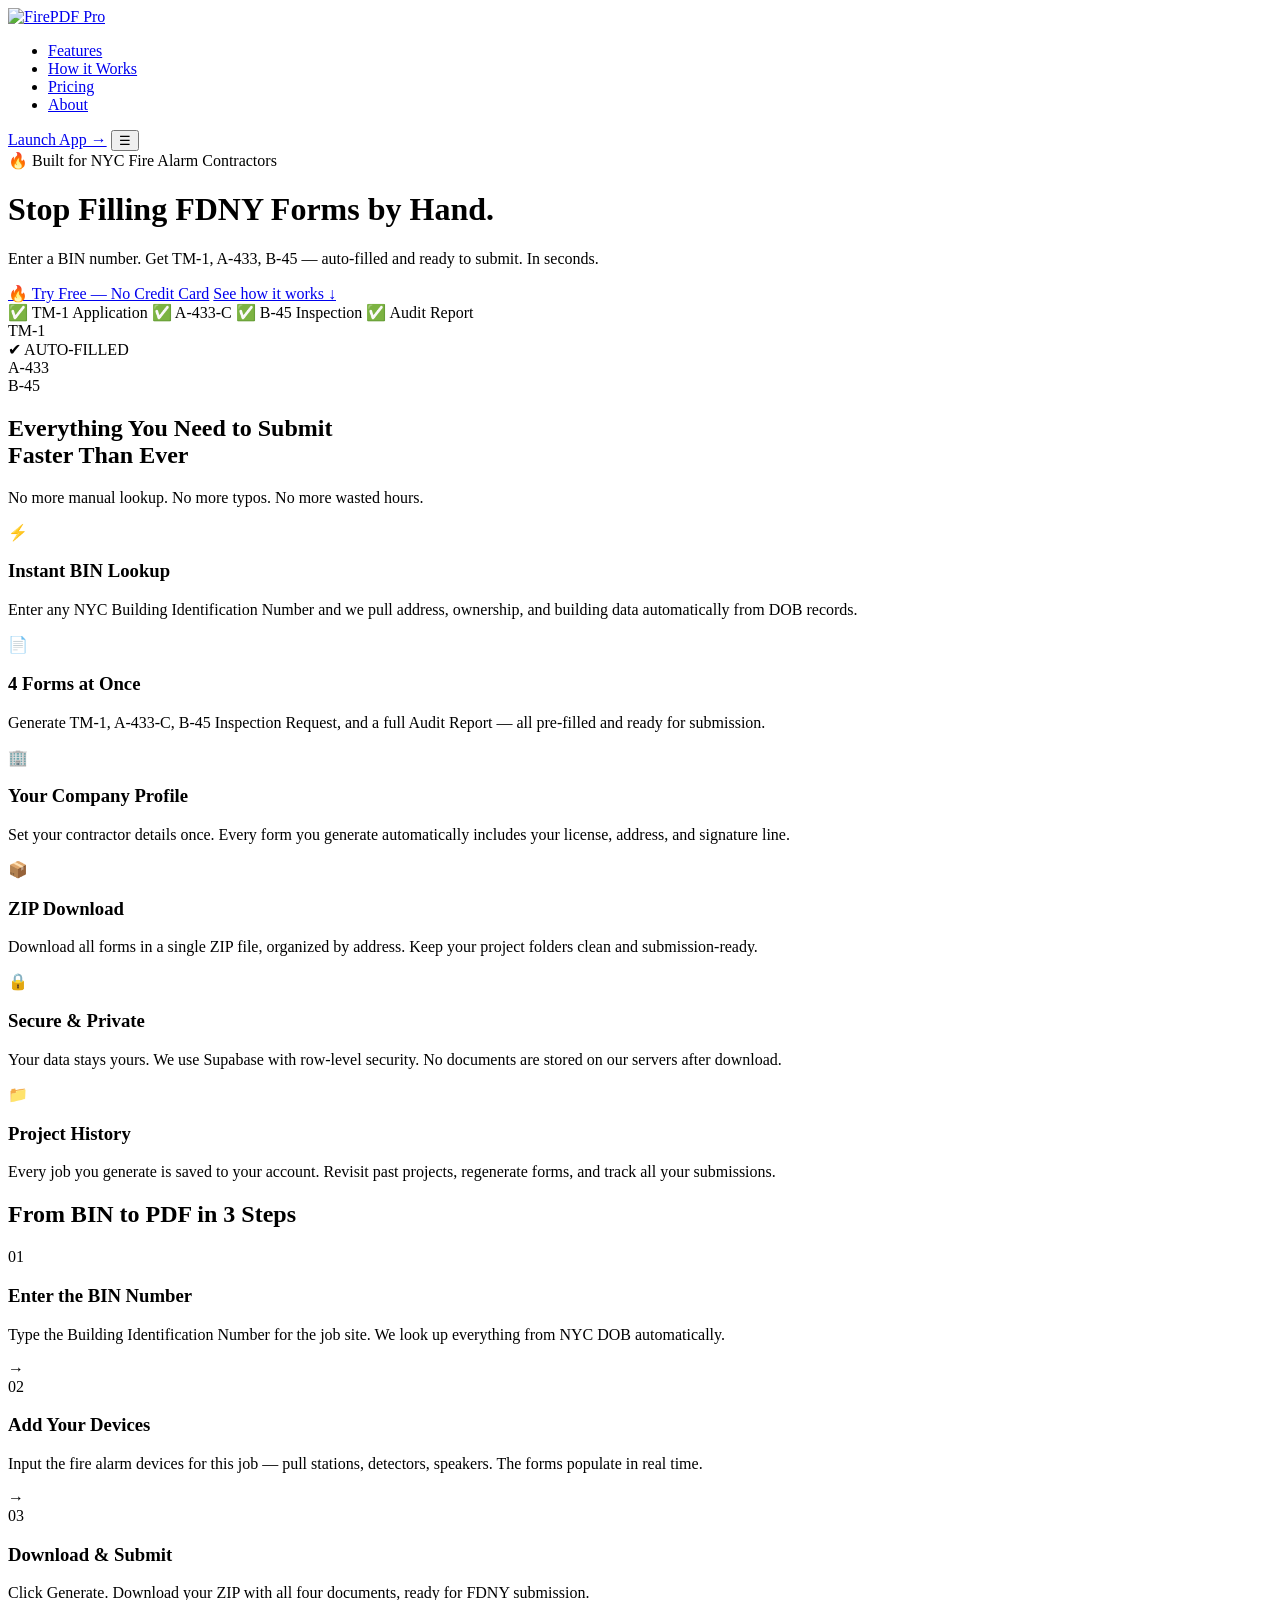
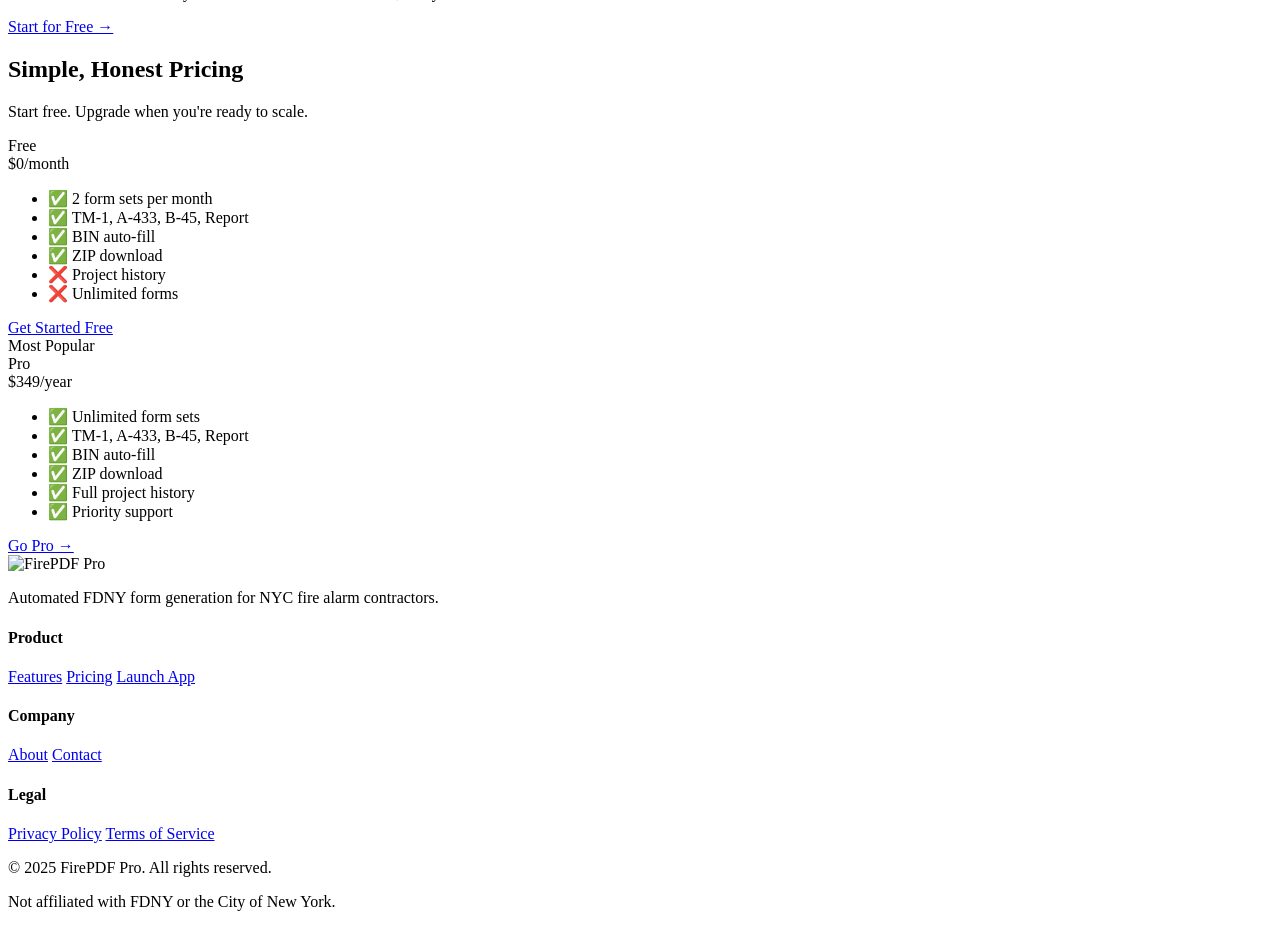
==== index.html @ d318a16e "Create index.html" ====
<!DOCTYPE html>
<html lang="en">
<head>
  <meta charset="UTF-8" />
  <meta name="viewport" content="width=device-width, initial-scale=1.0"/>
  <title>FirePDF Pro – FDNY Form Automation for NYC Fire Contractors</title>
  <meta name="description" content="Generate TM-1, A-433, and B-45 FDNY forms instantly. Built for NYC fire alarm contractors. Auto-fill from BIN number in seconds."/>
  <link rel="icon" href="logo.png" type="image/png"/>
  <link href="https://fonts.googleapis.com/css2?family=Barlow+Condensed:wght@400;600;700;900&family=Barlow:wght@300;400;500;600&display=swap" rel="stylesheet"/>
  <link rel="stylesheet" href="styles.css"/>
</head>
<body>

  <!-- NAV -->
  <nav class="navbar">
    <div class="nav-inner">
      <a href="index.html" class="nav-logo">
        <img src="logo.png" alt="FirePDF Pro" />
      </a>
      <ul class="nav-links">
        <li><a href="#features">Features</a></li>
        <li><a href="#how">How it Works</a></li>
        <li><a href="#pricing">Pricing</a></li>
        <li><a href="about.html">About</a></li>
      </ul>
      <a href="https://app.firepdfpro.com" class="btn-nav" target="_blank">Launch App →</a>
      <button class="nav-toggle" onclick="document.querySelector('.nav-links').classList.toggle('open')">☰</button>
    </div>
  </nav>

  <!-- HERO -->
  <header class="hero">
    <div class="hero-bg"></div>
    <div class="hero-content">
      <div class="hero-badge">🔥 Built for NYC Fire Alarm Contractors</div>
      <h1>Stop Filling <span class="highlight">FDNY Forms</span> by Hand.</h1>
      <p class="hero-sub">Enter a BIN number. Get TM-1, A-433, B-45 — auto-filled and ready to submit. In seconds.</p>
      <div class="hero-actions">
        <a href="https://app.firepdfpro.com" class="btn-primary" target="_blank">🔥 Try Free — No Credit Card</a>
        <a href="#how" class="btn-ghost">See how it works ↓</a>
      </div>
      <div class="hero-proof">
        <span>✅ TM-1 Application</span>
        <span>✅ A-433-C</span>
        <span>✅ B-45 Inspection</span>
        <span>✅ Audit Report</span>
      </div>
    </div>
    <div class="hero-visual">
      <div class="doc-stack">
        <div class="doc-card doc-1">
          <div class="doc-label">TM-1</div>
          <div class="doc-lines">
            <div class="doc-line"></div>
            <div class="doc-line short"></div>
            <div class="doc-line"></div>
            <div class="doc-line short"></div>
            <div class="doc-line"></div>
          </div>
          <div class="doc-stamp">✔ AUTO-FILLED</div>
        </div>
        <div class="doc-card doc-2">
          <div class="doc-label">A-433</div>
          <div class="doc-lines">
            <div class="doc-line"></div>
            <div class="doc-line short"></div>
            <div class="doc-line"></div>
          </div>
        </div>
        <div class="doc-card doc-3">
          <div class="doc-label">B-45</div>
          <div class="doc-lines">
            <div class="doc-line"></div>
            <div class="doc-line short"></div>
          </div>
        </div>
      </div>
    </div>
  </header>

  <!-- FEATURES -->
  <section class="features" id="features">
    <div class="container">
      <div class="section-header">
        <h2>Everything You Need to Submit<br/><span class="highlight">Faster Than Ever</span></h2>
        <p>No more manual lookup. No more typos. No more wasted hours.</p>
      </div>
      <div class="features-grid">
        <div class="feature-card">
          <div class="feature-icon">⚡</div>
          <h3>Instant BIN Lookup</h3>
          <p>Enter any NYC Building Identification Number and we pull address, ownership, and building data automatically from DOB records.</p>
        </div>
        <div class="feature-card">
          <div class="feature-icon">📄</div>
          <h3>4 Forms at Once</h3>
          <p>Generate TM-1, A-433-C, B-45 Inspection Request, and a full Audit Report — all pre-filled and ready for submission.</p>
        </div>
        <div class="feature-card">
          <div class="feature-icon">🏢</div>
          <h3>Your Company Profile</h3>
          <p>Set your contractor details once. Every form you generate automatically includes your license, address, and signature line.</p>
        </div>
        <div class="feature-card">
          <div class="feature-icon">📦</div>
          <h3>ZIP Download</h3>
          <p>Download all forms in a single ZIP file, organized by address. Keep your project folders clean and submission-ready.</p>
        </div>
        <div class="feature-card">
          <div class="feature-icon">🔒</div>
          <h3>Secure & Private</h3>
          <p>Your data stays yours. We use Supabase with row-level security. No documents are stored on our servers after download.</p>
        </div>
        <div class="feature-card">
          <div class="feature-icon">📁</div>
          <h3>Project History</h3>
          <p>Every job you generate is saved to your account. Revisit past projects, regenerate forms, and track all your submissions.</p>
        </div>
      </div>
    </div>
  </section>

  <!-- HOW IT WORKS -->
  <section class="how" id="how">
    <div class="container">
      <div class="section-header light">
        <h2>From BIN to PDF in <span class="highlight">3 Steps</span></h2>
      </div>
      <div class="steps">
        <div class="step">
          <div class="step-number">01</div>
          <div class="step-content">
            <h3>Enter the BIN Number</h3>
            <p>Type the Building Identification Number for the job site. We look up everything from NYC DOB automatically.</p>
          </div>
        </div>
        <div class="step-arrow">→</div>
        <div class="step">
          <div class="step-number">02</div>
          <div class="step-content">
            <h3>Add Your Devices</h3>
            <p>Input the fire alarm devices for this job — pull stations, detectors, speakers. The forms populate in real time.</p>
          </div>
        </div>
        <div class="step-arrow">→</div>
        <div class="step">
          <div class="step-number">03</div>
          <div class="step-content">
            <h3>Download & Submit</h3>
            <p>Click Generate. Download your ZIP with all four documents, ready for FDNY submission.</p>
          </div>
        </div>
      </div>
      <div class="cta-center">
        <a href="https://app.firepdfpro.com" class="btn-primary" target="_blank">Start for Free →</a>
      </div>
    </div>
  </section>

  <!-- PRICING -->
  <section class="pricing" id="pricing">
    <div class="container">
      <div class="section-header">
        <h2>Simple, Honest <span class="highlight">Pricing</span></h2>
        <p>Start free. Upgrade when you're ready to scale.</p>
      </div>
      <div class="pricing-grid">
        <div class="pricing-card">
          <div class="plan-name">Free</div>
          <div class="plan-price">$0<span>/month</span></div>
          <ul class="plan-features">
            <li>✅ 2 form sets per month</li>
            <li>✅ TM-1, A-433, B-45, Report</li>
            <li>✅ BIN auto-fill</li>
            <li>✅ ZIP download</li>
            <li>❌ Project history</li>
            <li>❌ Unlimited forms</li>
          </ul>
          <a href="https://app.firepdfpro.com" class="btn-ghost-dark" target="_blank">Get Started Free</a>
        </div>
        <div class="pricing-card featured">
          <div class="plan-badge">Most Popular</div>
          <div class="plan-name">Pro</div>
          <div class="plan-price">$349<span>/year</span></div>
          <ul class="plan-features">
            <li>✅ Unlimited form sets</li>
            <li>✅ TM-1, A-433, B-45, Report</li>
            <li>✅ BIN auto-fill</li>
            <li>✅ ZIP download</li>
            <li>✅ Full project history</li>
            <li>✅ Priority support</li>
          </ul>
          <a href="https://app.firepdfpro.com" class="btn-primary" target="_blank">Go Pro →</a>
        </div>
      </div>
    </div>
  </section>

  <!-- FOOTER -->
  <footer class="footer">
    <div class="container">
      <div class="footer-top">
        <div class="footer-brand">
          <img src="logo.png" alt="FirePDF Pro" class="footer-logo" />
          <p>Automated FDNY form generation for NYC fire alarm contractors.</p>
        </div>
        <div class="footer-links">
          <div class="footer-col">
            <h4>Product</h4>
            <a href="#features">Features</a>
            <a href="#pricing">Pricing</a>
            <a href="https://app.firepdfpro.com" target="_blank">Launch App</a>
          </div>
          <div class="footer-col">
            <h4>Company</h4>
            <a href="about.html">About</a>
            <a href="mailto:support@firepdfpro.com">Contact</a>
          </div>
          <div class="footer-col">
            <h4>Legal</h4>
            <a href="privacy.html">Privacy Policy</a>
            <a href="terms.html">Terms of Service</a>
          </div>
        </div>
      </div>
      <div class="footer-bottom">
        <p>© 2025 FirePDF Pro. All rights reserved.</p>
        <p>Not affiliated with FDNY or the City of New York.</p>
      </div>
    </div>
  </footer>

</body>
</html>
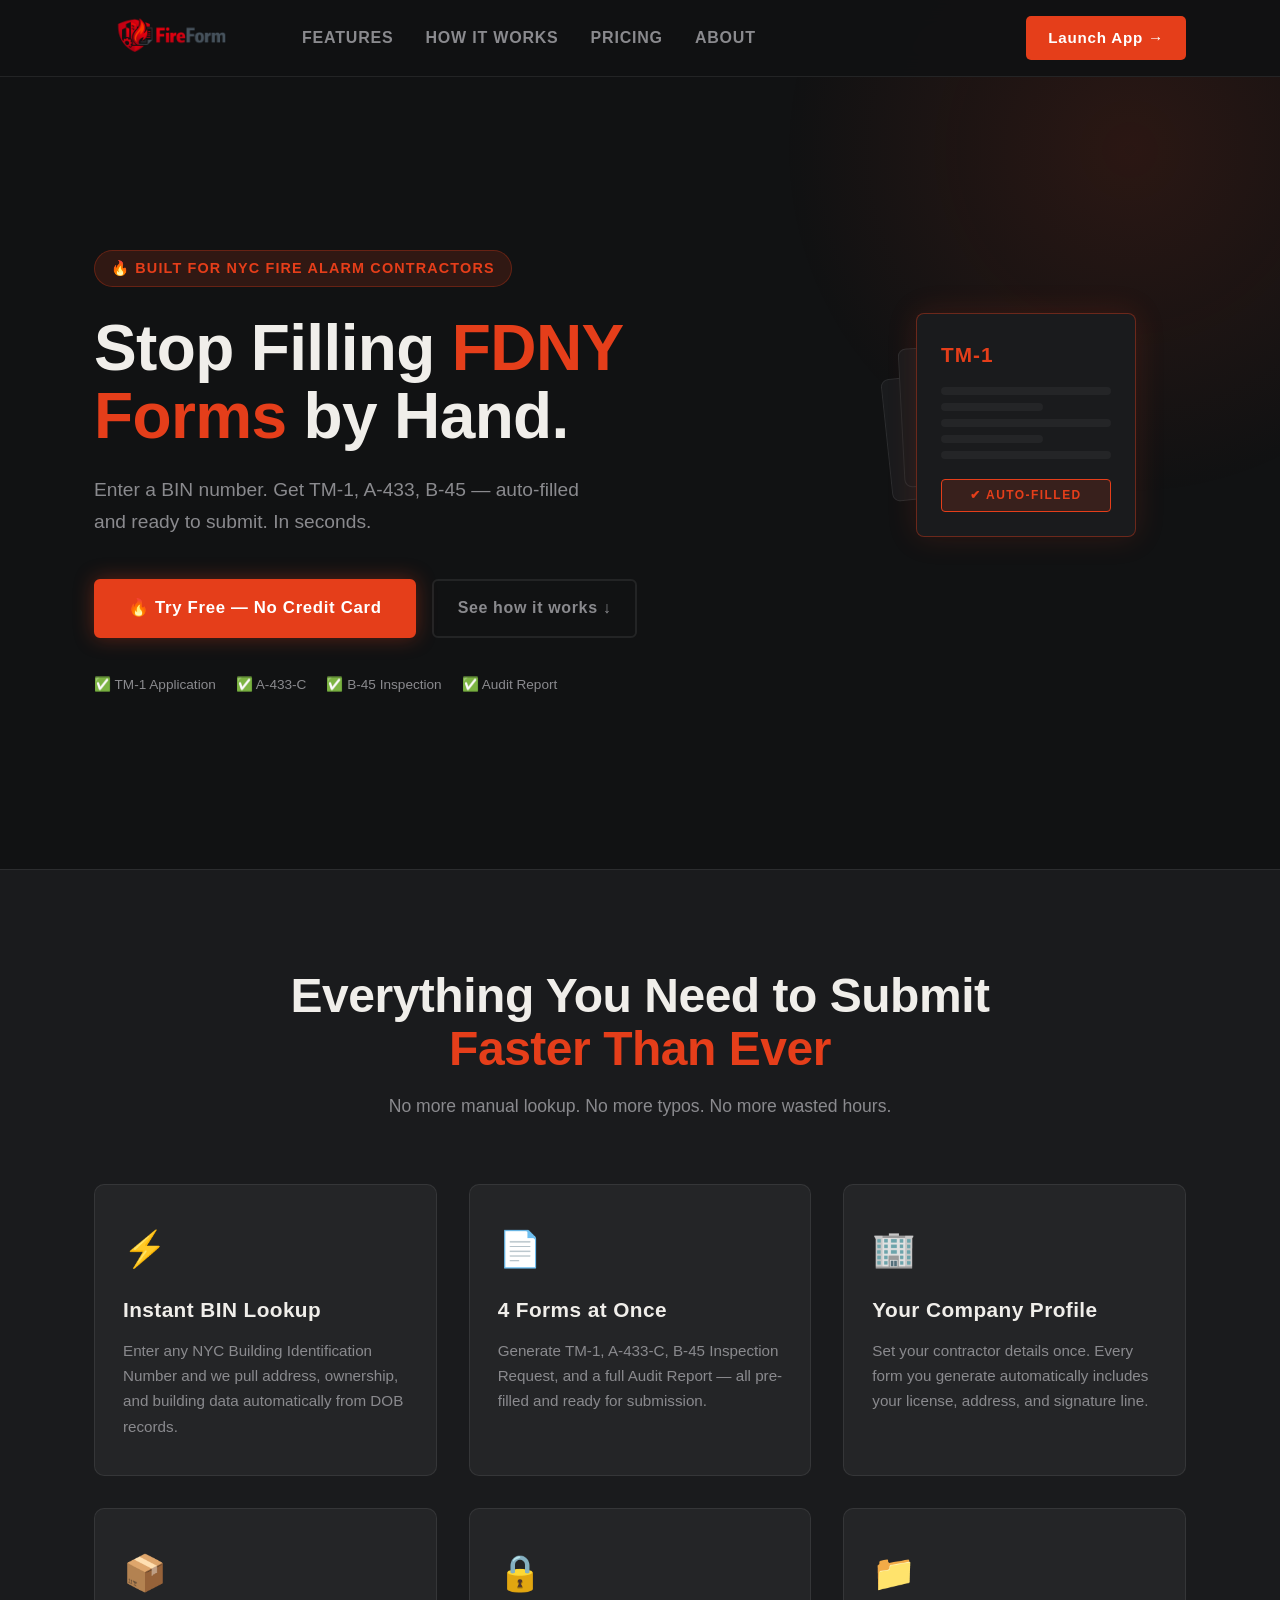
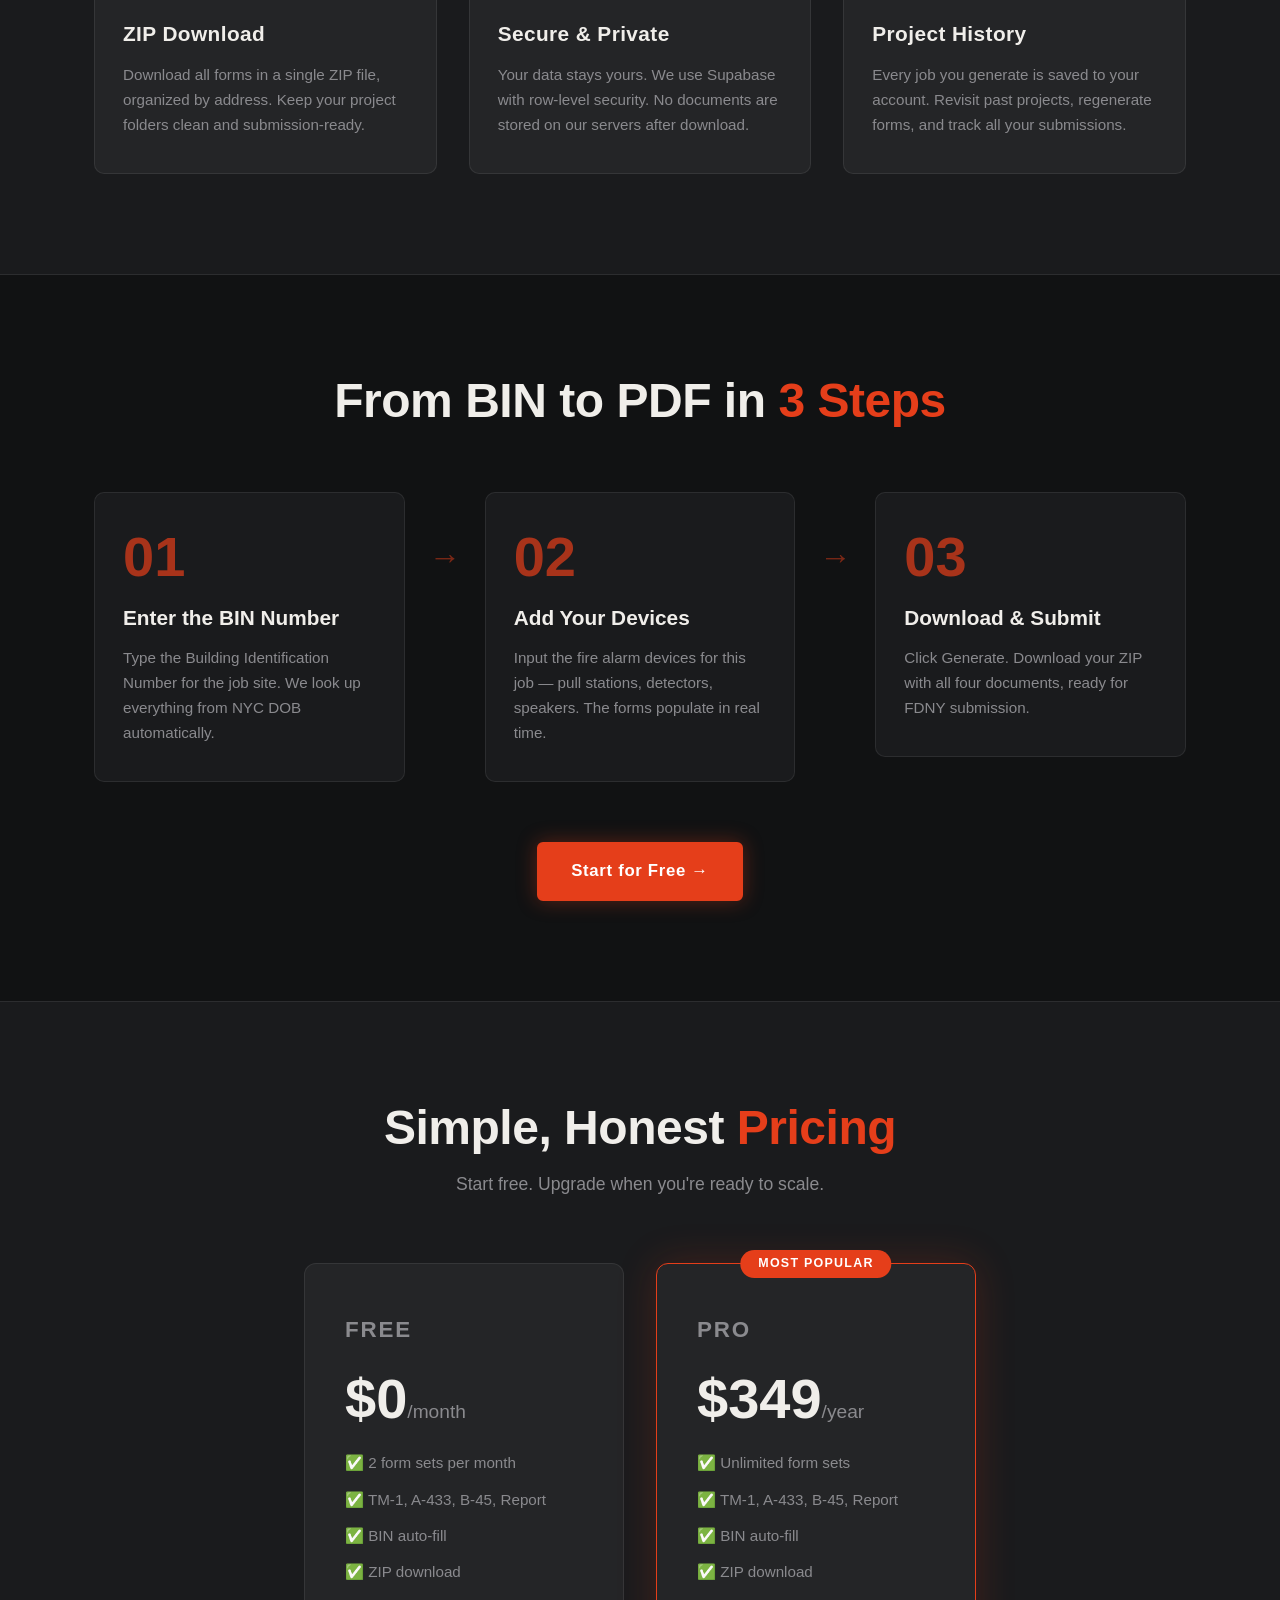
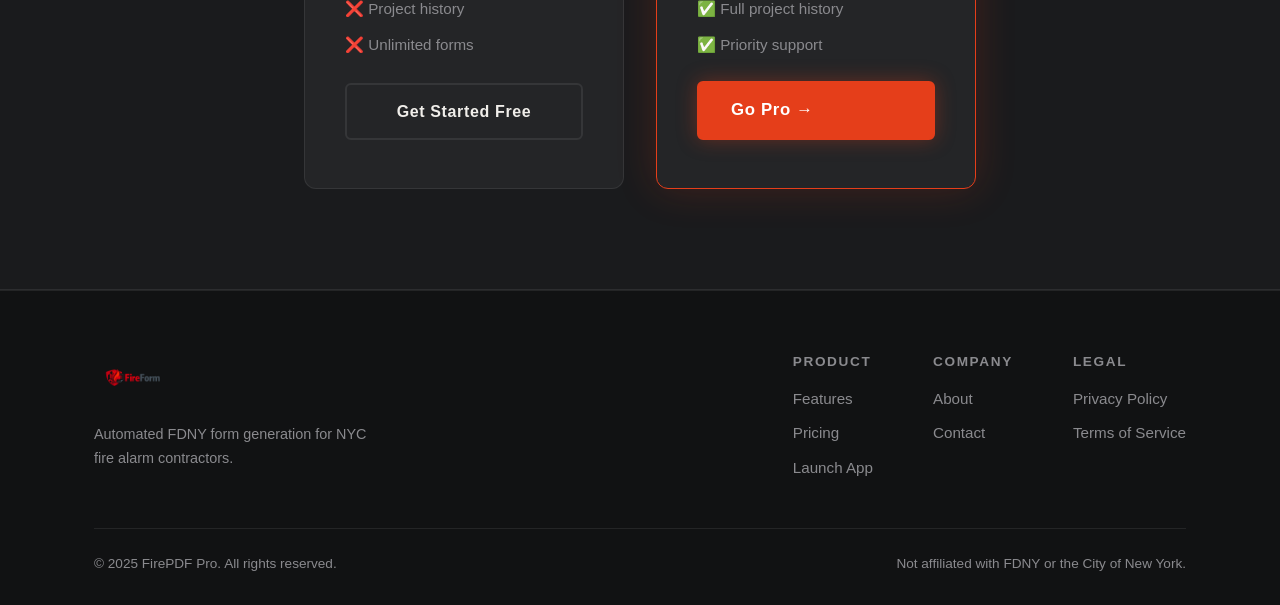
==== commit d75c94c7: "Update index.html" ====
--- a/index.html
+++ b/index.html
@@ -8,6 +8,16 @@
   <link rel="icon" href="logo.png" type="image/png"/>
   <link href="https://fonts.googleapis.com/css2?family=Barlow+Condensed:wght@400;600;700;900&family=Barlow:wght@300;400;500;600&display=swap" rel="stylesheet"/>
   <link rel="stylesheet" href="styles.css"/>
+
+<!-- Google tag (gtag.js) -->
+<script async src="https://www.googletagmanager.com/gtag/js?id=AW-18013638371"></script>
+<script>
+  window.dataLayer = window.dataLayer || [];
+  function gtag(){dataLayer.push(arguments);}
+  gtag('js', new Date());
+
+  gtag('config', 'AW-18013638371');
+</script>
 </head>
 <body>
 
--- a/styles.css
+++ b/styles.css
@@ -0,0 +1,566 @@
+/* =========================================
+   FirePDF Pro – styles.css
+   ========================================= */
+
+:root {
+  --fire: #E53E1A;
+  --fire-dark: #B52E0E;
+  --fire-glow: rgba(229,62,26,0.15);
+  --dark: #111213;
+  --dark-2: #1A1B1D;
+  --dark-3: #242527;
+  --border: rgba(255,255,255,0.08);
+  --text: #F0EEEA;
+  --text-muted: #8A8A8E;
+  --white: #FFFFFF;
+}
+
+*, *::before, *::after { box-sizing: border-box; margin: 0; padding: 0; }
+
+html { scroll-behavior: smooth; }
+
+body {
+  font-family: 'Barlow', sans-serif;
+  background: var(--dark);
+  color: var(--text);
+  line-height: 1.6;
+  font-size: 16px;
+}
+
+a { text-decoration: none; color: inherit; }
+
+.container {
+  max-width: 1140px;
+  margin: 0 auto;
+  padding: 0 24px;
+}
+
+/* ---- BUTTONS ---- */
+.btn-primary {
+  display: inline-block;
+  background: var(--fire);
+  color: #fff;
+  font-family: 'Barlow Condensed', sans-serif;
+  font-size: 1.05rem;
+  font-weight: 700;
+  letter-spacing: 0.04em;
+  padding: 14px 32px;
+  border-radius: 6px;
+  border: 2px solid var(--fire);
+  transition: background 0.2s, transform 0.15s, box-shadow 0.2s;
+  box-shadow: 0 0 20px rgba(229,62,26,0.35);
+}
+.btn-primary:hover {
+  background: var(--fire-dark);
+  transform: translateY(-2px);
+  box-shadow: 0 6px 30px rgba(229,62,26,0.5);
+}
+
+.btn-ghost {
+  display: inline-block;
+  color: var(--text-muted);
+  font-family: 'Barlow Condensed', sans-serif;
+  font-size: 1rem;
+  font-weight: 600;
+  letter-spacing: 0.04em;
+  padding: 14px 24px;
+  border: 2px solid var(--border);
+  border-radius: 6px;
+  transition: border-color 0.2s, color 0.2s;
+}
+.btn-ghost:hover { border-color: var(--fire); color: var(--fire); }
+
+.btn-ghost-dark {
+  display: inline-block;
+  color: var(--text);
+  font-family: 'Barlow Condensed', sans-serif;
+  font-size: 1rem;
+  font-weight: 600;
+  letter-spacing: 0.04em;
+  padding: 14px 32px;
+  border: 2px solid var(--border);
+  border-radius: 6px;
+  text-align: center;
+  transition: border-color 0.2s, color 0.2s;
+}
+.btn-ghost-dark:hover { border-color: var(--fire); color: var(--fire); }
+
+.btn-nav {
+  display: inline-block;
+  background: var(--fire);
+  color: #fff;
+  font-family: 'Barlow Condensed', sans-serif;
+  font-size: 0.95rem;
+  font-weight: 700;
+  letter-spacing: 0.05em;
+  padding: 10px 22px;
+  border-radius: 5px;
+  transition: background 0.2s;
+}
+.btn-nav:hover { background: var(--fire-dark); }
+
+.highlight { color: var(--fire); }
+
+/* ---- NAV ---- */
+.navbar {
+  position: sticky;
+  top: 0;
+  z-index: 100;
+  background: rgba(17,18,19,0.92);
+  backdrop-filter: blur(12px);
+  border-bottom: 1px solid var(--border);
+}
+.nav-inner {
+  max-width: 1140px;
+  margin: 0 auto;
+  padding: 0 24px;
+  display: flex;
+  align-items: center;
+  gap: 40px;
+  height: 76px;
+}
+.nav-logo img { height: 112px; display: block; }
+
+.nav-links {
+  display: flex;
+  list-style: none;
+  gap: 32px;
+  flex: 1;
+}
+.nav-links a {
+  font-family: 'Barlow Condensed', sans-serif;
+  font-size: 1rem;
+  font-weight: 600;
+  letter-spacing: 0.05em;
+  color: var(--text-muted);
+  text-transform: uppercase;
+  transition: color 0.2s;
+}
+.nav-links a:hover { color: var(--text); }
+
+.nav-toggle {
+  display: none;
+  background: none;
+  border: none;
+  color: var(--text);
+  font-size: 1.4rem;
+  cursor: pointer;
+  margin-left: auto;
+}
+
+/* ---- HERO ---- */
+.hero {
+  min-height: 88vh;
+  display: flex;
+  align-items: center;
+  gap: 60px;
+  position: relative;
+  overflow: hidden;
+  padding: 80px 24px;
+  max-width: 1140px;
+  margin: 0 auto;
+}
+
+.hero-bg {
+  position: fixed;
+  top: -200px; right: -200px;
+  width: 700px; height: 700px;
+  background: radial-gradient(circle, rgba(229,62,26,0.12) 0%, transparent 70%);
+  pointer-events: none;
+  z-index: 0;
+}
+
+.hero-content {
+  flex: 1;
+  position: relative;
+  z-index: 1;
+}
+
+.hero-badge {
+  display: inline-block;
+  background: var(--fire-glow);
+  border: 1px solid rgba(229,62,26,0.3);
+  color: var(--fire);
+  font-family: 'Barlow Condensed', sans-serif;
+  font-size: 0.9rem;
+  font-weight: 700;
+  letter-spacing: 0.08em;
+  text-transform: uppercase;
+  padding: 6px 16px;
+  border-radius: 50px;
+  margin-bottom: 28px;
+}
+
+.hero-content h1 {
+  font-family: 'Barlow Condensed', sans-serif;
+  font-size: clamp(2.8rem, 5vw, 4.2rem);
+  font-weight: 900;
+  line-height: 1.05;
+  letter-spacing: -0.01em;
+  margin-bottom: 24px;
+}
+
+.hero-sub {
+  font-size: 1.2rem;
+  color: var(--text-muted);
+  max-width: 500px;
+  margin-bottom: 40px;
+  font-weight: 300;
+  line-height: 1.7;
+}
+
+.hero-actions {
+  display: flex;
+  gap: 16px;
+  flex-wrap: wrap;
+  margin-bottom: 36px;
+}
+
+.hero-proof {
+  display: flex;
+  gap: 20px;
+  flex-wrap: wrap;
+}
+.hero-proof span {
+  font-size: 0.85rem;
+  color: var(--text-muted);
+  font-weight: 500;
+}
+
+/* ---- DOC STACK ---- */
+.hero-visual {
+  flex: 0 0 320px;
+  position: relative;
+  z-index: 1;
+  display: flex;
+  align-items: center;
+  justify-content: center;
+}
+
+.doc-stack { position: relative; width: 260px; height: 320px; }
+
+.doc-card {
+  position: absolute;
+  background: var(--dark-2);
+  border: 1px solid var(--border);
+  border-radius: 8px;
+  padding: 24px;
+  width: 220px;
+}
+.doc-1 { top: 0; left: 20px; z-index: 3; border-color: rgba(229,62,26,0.4); box-shadow: 0 0 30px rgba(229,62,26,0.15); animation: floatCard 3s ease-in-out infinite; }
+.doc-2 { top: 30px; left: 5px; z-index: 2; transform: rotate(-3deg); }
+.doc-3 { top: 55px; left: -10px; z-index: 1; transform: rotate(-6deg); }
+
+@keyframes floatCard {
+  0%, 100% { transform: translateY(0); }
+  50% { transform: translateY(-8px); }
+}
+
+.doc-label {
+  font-family: 'Barlow Condensed', sans-serif;
+  font-size: 1.3rem;
+  font-weight: 900;
+  color: var(--fire);
+  margin-bottom: 16px;
+  letter-spacing: 0.05em;
+}
+
+.doc-lines { display: flex; flex-direction: column; gap: 8px; }
+.doc-line { height: 8px; background: var(--dark-3); border-radius: 4px; }
+.doc-line.short { width: 60%; }
+
+.doc-stamp {
+  margin-top: 20px;
+  background: rgba(229,62,26,0.15);
+  border: 1px solid var(--fire);
+  color: var(--fire);
+  font-family: 'Barlow Condensed', sans-serif;
+  font-size: 0.75rem;
+  font-weight: 700;
+  letter-spacing: 0.12em;
+  padding: 6px 12px;
+  border-radius: 4px;
+  text-align: center;
+}
+
+/* ---- SECTIONS ---- */
+.section-header {
+  text-align: center;
+  margin-bottom: 64px;
+}
+.section-header h2 {
+  font-family: 'Barlow Condensed', sans-serif;
+  font-size: clamp(2rem, 4vw, 3rem);
+  font-weight: 900;
+  line-height: 1.1;
+  margin-bottom: 16px;
+  letter-spacing: -0.01em;
+}
+.section-header p {
+  color: var(--text-muted);
+  font-size: 1.1rem;
+  font-weight: 300;
+}
+.section-header.light h2 { color: var(--text); }
+
+/* ---- FEATURES ---- */
+.features {
+  padding: 100px 24px;
+  background: var(--dark-2);
+  border-top: 1px solid var(--border);
+  border-bottom: 1px solid var(--border);
+}
+.features-grid {
+  display: grid;
+  grid-template-columns: repeat(3, 1fr);
+  gap: 32px;
+}
+.feature-card {
+  background: var(--dark-3);
+  border: 1px solid var(--border);
+  border-radius: 10px;
+  padding: 36px 28px;
+  transition: border-color 0.2s, transform 0.2s;
+}
+.feature-card:hover {
+  border-color: rgba(229,62,26,0.35);
+  transform: translateY(-4px);
+}
+.feature-icon { font-size: 2.2rem; margin-bottom: 16px; }
+.feature-card h3 {
+  font-family: 'Barlow Condensed', sans-serif;
+  font-size: 1.3rem;
+  font-weight: 700;
+  letter-spacing: 0.02em;
+  margin-bottom: 12px;
+  color: var(--text);
+}
+.feature-card p { color: var(--text-muted); font-size: 0.95rem; line-height: 1.65; }
+
+/* ---- HOW IT WORKS ---- */
+.how {
+  padding: 100px 24px;
+}
+.steps {
+  display: flex;
+  align-items: flex-start;
+  gap: 24px;
+  margin-bottom: 60px;
+}
+.step {
+  flex: 1;
+  background: var(--dark-2);
+  border: 1px solid var(--border);
+  border-radius: 10px;
+  padding: 36px 28px;
+}
+.step-number {
+  font-family: 'Barlow Condensed', sans-serif;
+  font-size: 3.5rem;
+  font-weight: 900;
+  color: var(--fire);
+  line-height: 1;
+  margin-bottom: 16px;
+  opacity: 0.7;
+}
+.step h3 {
+  font-family: 'Barlow Condensed', sans-serif;
+  font-size: 1.3rem;
+  font-weight: 700;
+  margin-bottom: 10px;
+  color: var(--text);
+}
+.step p { color: var(--text-muted); font-size: 0.95rem; line-height: 1.65; }
+.step-arrow {
+  flex: 0 0 auto;
+  font-size: 2rem;
+  color: var(--fire);
+  margin-top: 40px;
+  opacity: 0.5;
+}
+.cta-center { text-align: center; }
+
+/* ---- PRICING ---- */
+.pricing {
+  padding: 100px 24px;
+  background: var(--dark-2);
+  border-top: 1px solid var(--border);
+  border-bottom: 1px solid var(--border);
+}
+.pricing-grid {
+  display: flex;
+  gap: 32px;
+  justify-content: center;
+  flex-wrap: wrap;
+}
+.pricing-card {
+  background: var(--dark-3);
+  border: 1px solid var(--border);
+  border-radius: 12px;
+  padding: 48px 40px;
+  width: 320px;
+  display: flex;
+  flex-direction: column;
+  gap: 24px;
+  position: relative;
+}
+.pricing-card.featured {
+  border-color: var(--fire);
+  box-shadow: 0 0 40px rgba(229,62,26,0.2);
+}
+.plan-badge {
+  position: absolute;
+  top: -14px;
+  left: 50%;
+  transform: translateX(-50%);
+  background: var(--fire);
+  color: #fff;
+  font-family: 'Barlow Condensed', sans-serif;
+  font-size: 0.78rem;
+  font-weight: 700;
+  letter-spacing: 0.1em;
+  text-transform: uppercase;
+  padding: 4px 18px;
+  border-radius: 50px;
+  white-space: nowrap;
+}
+.plan-name {
+  font-family: 'Barlow Condensed', sans-serif;
+  font-size: 1.4rem;
+  font-weight: 700;
+  text-transform: uppercase;
+  letter-spacing: 0.08em;
+  color: var(--text-muted);
+}
+.plan-price {
+  font-family: 'Barlow Condensed', sans-serif;
+  font-size: 3.5rem;
+  font-weight: 900;
+  color: var(--text);
+  line-height: 1;
+}
+.plan-price span { font-size: 1.2rem; color: var(--text-muted); font-weight: 400; }
+
+.plan-features { list-style: none; display: flex; flex-direction: column; gap: 12px; flex: 1; }
+.plan-features li { font-size: 0.95rem; color: var(--text-muted); }
+
+/* ---- FOOTER ---- */
+.footer {
+  background: var(--dark);
+  border-top: 1px solid var(--border);
+  padding: 60px 24px 30px;
+}
+.footer-top {
+  display: flex;
+  gap: 60px;
+  margin-bottom: 48px;
+  flex-wrap: wrap;
+}
+.footer-brand { flex: 1; min-width: 220px; }
+.footer-logo { height: 56px; margin-bottom: 16px; display: block; }
+.footer-brand p { color: var(--text-muted); font-size: 0.9rem; line-height: 1.65; max-width: 280px; }
+
+.footer-links { display: flex; gap: 60px; flex-wrap: wrap; }
+.footer-col { display: flex; flex-direction: column; gap: 10px; }
+.footer-col h4 {
+  font-family: 'Barlow Condensed', sans-serif;
+  font-size: 0.85rem;
+  font-weight: 700;
+  letter-spacing: 0.12em;
+  text-transform: uppercase;
+  color: var(--text-muted);
+  margin-bottom: 4px;
+}
+.footer-col a { color: var(--text-muted); font-size: 0.95rem; transition: color 0.2s; }
+.footer-col a:hover { color: var(--fire); }
+
+.footer-bottom {
+  border-top: 1px solid var(--border);
+  padding-top: 24px;
+  display: flex;
+  gap: 24px;
+  flex-wrap: wrap;
+  justify-content: space-between;
+}
+.footer-bottom p { color: var(--text-muted); font-size: 0.85rem; }
+
+/* ---- LEGAL PAGES ---- */
+.legal-hero {
+  background: var(--dark-2);
+  border-bottom: 1px solid var(--border);
+  padding: 80px 24px 60px;
+  text-align: center;
+}
+.legal-hero h1 {
+  font-family: 'Barlow Condensed', sans-serif;
+  font-size: clamp(2.2rem, 4vw, 3.2rem);
+  font-weight: 900;
+  margin-bottom: 12px;
+}
+.legal-hero p { color: var(--text-muted); font-size: 1rem; }
+
+.legal-content {
+  max-width: 780px;
+  margin: 0 auto;
+  padding: 64px 24px;
+}
+.legal-content h2 {
+  font-family: 'Barlow Condensed', sans-serif;
+  font-size: 1.6rem;
+  font-weight: 700;
+  margin: 40px 0 14px;
+  color: var(--text);
+}
+.legal-content h2:first-child { margin-top: 0; }
+.legal-content p {
+  color: var(--text-muted);
+  font-size: 0.97rem;
+  line-height: 1.75;
+  margin-bottom: 14px;
+}
+.legal-content ul { color: var(--text-muted); font-size: 0.97rem; line-height: 1.75; padding-left: 24px; margin-bottom: 14px; }
+.legal-content a { color: var(--fire); }
+.legal-content a:hover { text-decoration: underline; }
+
+/* ---- ABOUT ---- */
+.about-section {
+  padding: 80px 24px;
+}
+.about-section .container {
+  max-width: 820px;
+}
+.about-section h2 {
+  font-family: 'Barlow Condensed', sans-serif;
+  font-size: 2rem;
+  font-weight: 700;
+  margin: 48px 0 16px;
+  color: var(--text);
+}
+.about-section p {
+  color: var(--text-muted);
+  line-height: 1.8;
+  font-size: 1.05rem;
+  margin-bottom: 14px;
+}
+
+/* ---- RESPONSIVE ---- */
+@media (max-width: 900px) {
+  .features-grid { grid-template-columns: repeat(2, 1fr); }
+  .hero { flex-direction: column; text-align: center; padding: 60px 24px; min-height: auto; }
+  .hero-sub { max-width: 100%; }
+  .hero-actions { justify-content: center; }
+  .hero-proof { justify-content: center; }
+  .hero-visual { display: none; }
+  .steps { flex-direction: column; }
+  .step-arrow { display: none; }
+}
+
+@media (max-width: 640px) {
+  .nav-links { display: none; flex-direction: column; position: absolute; top: 64px; left: 0; right: 0; background: var(--dark-2); padding: 20px 24px; border-bottom: 1px solid var(--border); }
+  .nav-links.open { display: flex; }
+  .nav-toggle { display: block; }
+  .features-grid { grid-template-columns: 1fr; }
+  .footer-top { flex-direction: column; gap: 40px; }
+  .footer-links { gap: 36px; }
+  .pricing-card { width: 100%; }
+}
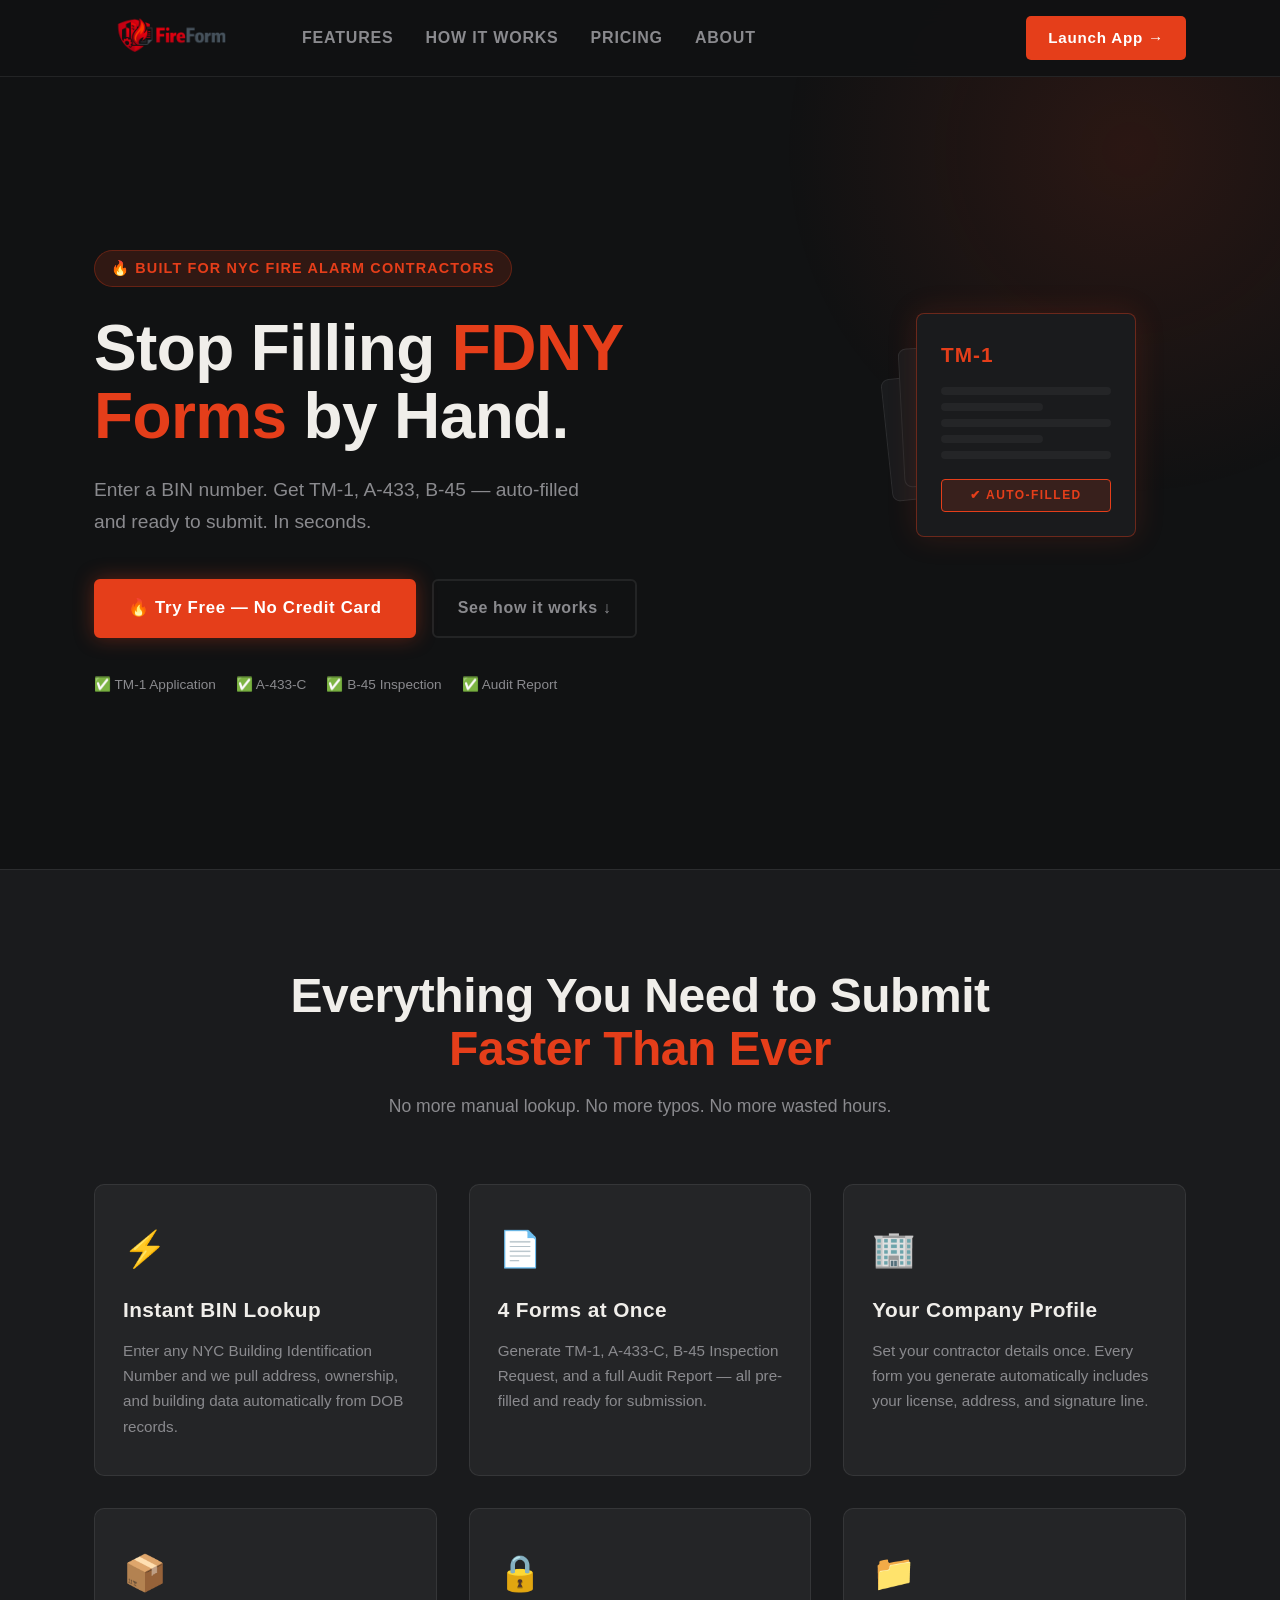
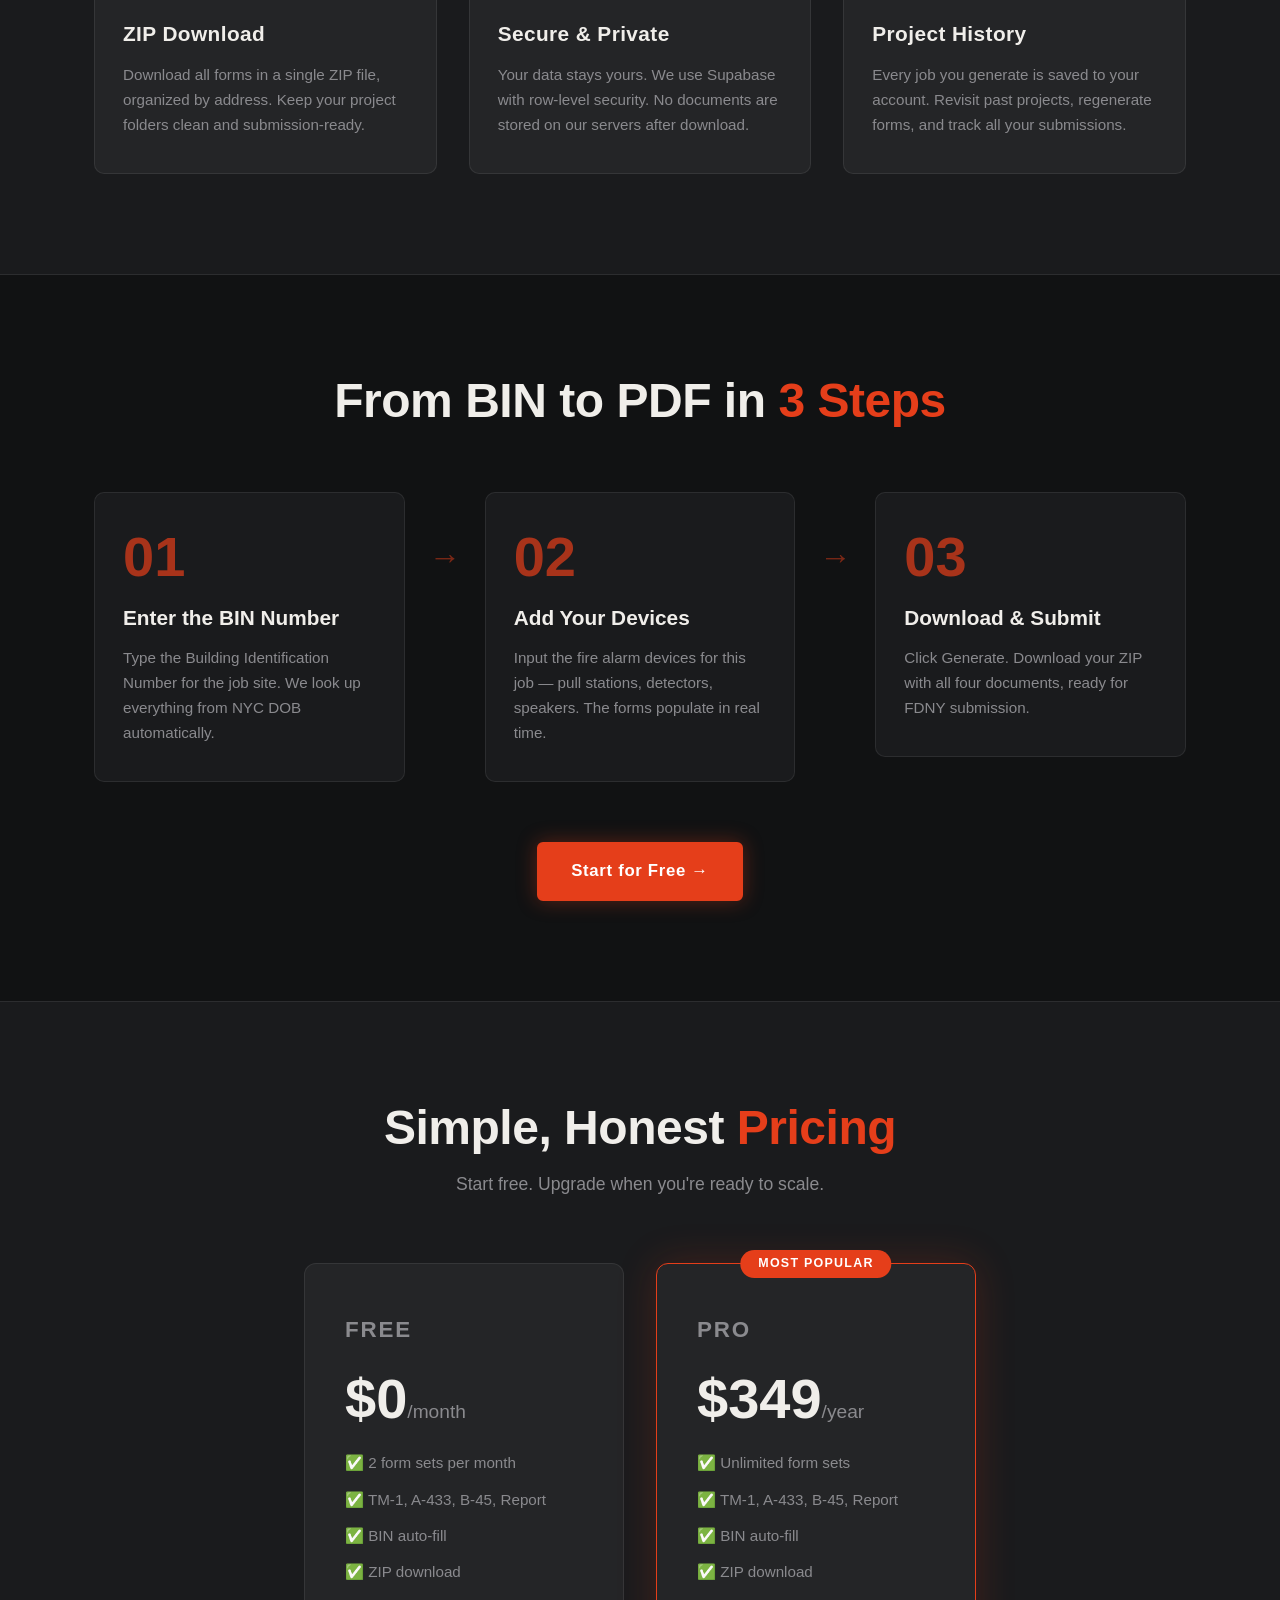
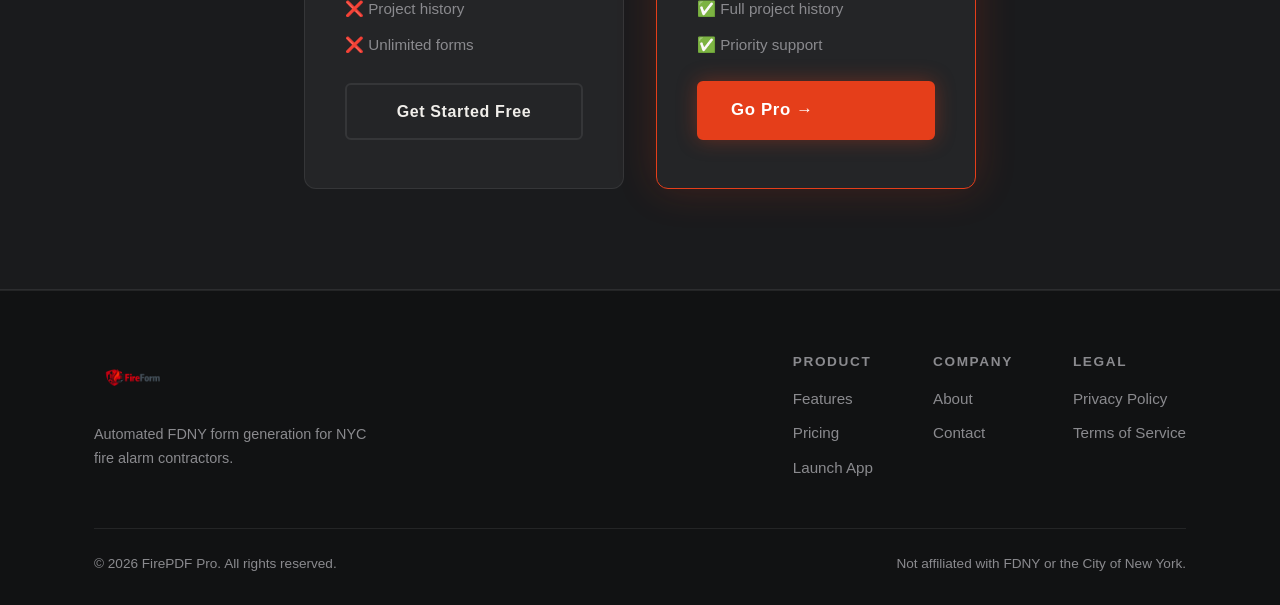
==== commit e6f5b9e1: "Update index.html" ====
--- a/index.html
+++ b/index.html
@@ -8,20 +8,33 @@
   <link rel="icon" href="logo.png" type="image/png"/>
   <link href="https://fonts.googleapis.com/css2?family=Barlow+Condensed:wght@400;600;700;900&family=Barlow:wght@300;400;500;600&display=swap" rel="stylesheet"/>
   <link rel="stylesheet" href="styles.css"/>
-
-<!-- Google tag (gtag.js) -->
-<script async src="https://www.googletagmanager.com/gtag/js?id=AW-18013638371"></script>
-<script>
-  window.dataLayer = window.dataLayer || [];
-  function gtag(){dataLayer.push(arguments);}
-  gtag('js', new Date());
-
-  gtag('config', 'AW-18013638371');
-</script>
+  
+  <script async src="https://www.googletagmanager.com/gtag/js?id=AW-18013638371"></script>
+  <script>
+    window.dataLayer = window.dataLayer || [];
+    function gtag(){dataLayer.push(arguments);}
+    gtag('js', new Date());
+    gtag('config', 'AW-18013638371');
+  </script>
+  
+  <script>
+  function gtag_report_conversion(url) {
+    var callback = function () {
+      if (typeof(url) != 'undefined') {
+        window.location = url;
+      }
+    };
+    gtag('event', 'conversion', {
+        'send_to': 'AW-18013638371/5pHMCKfz-occEOOdyY1D',
+        'event_callback': callback
+    });
+    return false;
+  }
+  </script>
 </head>
+
 <body>
 
-  <!-- NAV -->
   <nav class="navbar">
     <div class="nav-inner">
       <a href="index.html" class="nav-logo">
@@ -33,12 +46,11 @@
         <li><a href="#pricing">Pricing</a></li>
         <li><a href="about.html">About</a></li>
       </ul>
-      <a href="https://app.firepdfpro.com" class="btn-nav" target="_blank">Launch App →</a>
+      <a href="https://app.firepdfpro.com" onclick="return gtag_report_conversion('https://app.firepdfpro.com');" class="btn-nav" target="_blank">Launch App →</a>
       <button class="nav-toggle" onclick="document.querySelector('.nav-links').classList.toggle('open')">☰</button>
     </div>
   </nav>
 
-  <!-- HERO -->
   <header class="hero">
     <div class="hero-bg"></div>
     <div class="hero-content">
@@ -46,7 +58,7 @@
       <h1>Stop Filling <span class="highlight">FDNY Forms</span> by Hand.</h1>
       <p class="hero-sub">Enter a BIN number. Get TM-1, A-433, B-45 — auto-filled and ready to submit. In seconds.</p>
       <div class="hero-actions">
-        <a href="https://app.firepdfpro.com" class="btn-primary" target="_blank">🔥 Try Free — No Credit Card</a>
+        <a href="https://app.firepdfpro.com" onclick="return gtag_report_conversion('https://app.firepdfpro.com');" class="btn-primary" target="_blank">🔥 Try Free — No Credit Card</a>
         <a href="#how" class="btn-ghost">See how it works ↓</a>
       </div>
       <div class="hero-proof">
@@ -88,7 +100,6 @@
     </div>
   </header>
 
-  <!-- FEATURES -->
   <section class="features" id="features">
     <div class="container">
       <div class="section-header">
@@ -130,7 +141,6 @@
     </div>
   </section>
 
-  <!-- HOW IT WORKS -->
   <section class="how" id="how">
     <div class="container">
       <div class="section-header light">
@@ -162,12 +172,11 @@
         </div>
       </div>
       <div class="cta-center">
-        <a href="https://app.firepdfpro.com" class="btn-primary" target="_blank">Start for Free →</a>
+        <a href="https://app.firepdfpro.com" onclick="return gtag_report_conversion('https://app.firepdfpro.com');" class="btn-primary" target="_blank">Start for Free →</a>
       </div>
     </div>
   </section>
 
-  <!-- PRICING -->
   <section class="pricing" id="pricing">
     <div class="container">
       <div class="section-header">
@@ -186,7 +195,7 @@
             <li>❌ Project history</li>
             <li>❌ Unlimited forms</li>
           </ul>
-          <a href="https://app.firepdfpro.com" class="btn-ghost-dark" target="_blank">Get Started Free</a>
+          <a href="https://app.firepdfpro.com" onclick="return gtag_report_conversion('https://app.firepdfpro.com');" class="btn-ghost-dark" target="_blank">Get Started Free</a>
         </div>
         <div class="pricing-card featured">
           <div class="plan-badge">Most Popular</div>
@@ -200,13 +209,12 @@
             <li>✅ Full project history</li>
             <li>✅ Priority support</li>
           </ul>
-          <a href="https://app.firepdfpro.com" class="btn-primary" target="_blank">Go Pro →</a>
+          <a href="https://app.firepdfpro.com" onclick="return gtag_report_conversion('https://app.firepdfpro.com');" class="btn-primary" target="_blank">Go Pro →</a>
         </div>
       </div>
     </div>
   </section>
 
-  <!-- FOOTER -->
   <footer class="footer">
     <div class="container">
       <div class="footer-top">
@@ -219,7 +227,7 @@
             <h4>Product</h4>
             <a href="#features">Features</a>
             <a href="#pricing">Pricing</a>
-            <a href="https://app.firepdfpro.com" target="_blank">Launch App</a>
+            <a href="https://app.firepdfpro.com" onclick="return gtag_report_conversion('https://app.firepdfpro.com');" target="_blank">Launch App</a>
           </div>
           <div class="footer-col">
             <h4>Company</h4>
@@ -234,7 +242,7 @@
         </div>
       </div>
       <div class="footer-bottom">
-        <p>© 2025 FirePDF Pro. All rights reserved.</p>
+        <p>© 2026 FirePDF Pro. All rights reserved.</p>
         <p>Not affiliated with FDNY or the City of New York.</p>
       </div>
     </div>
